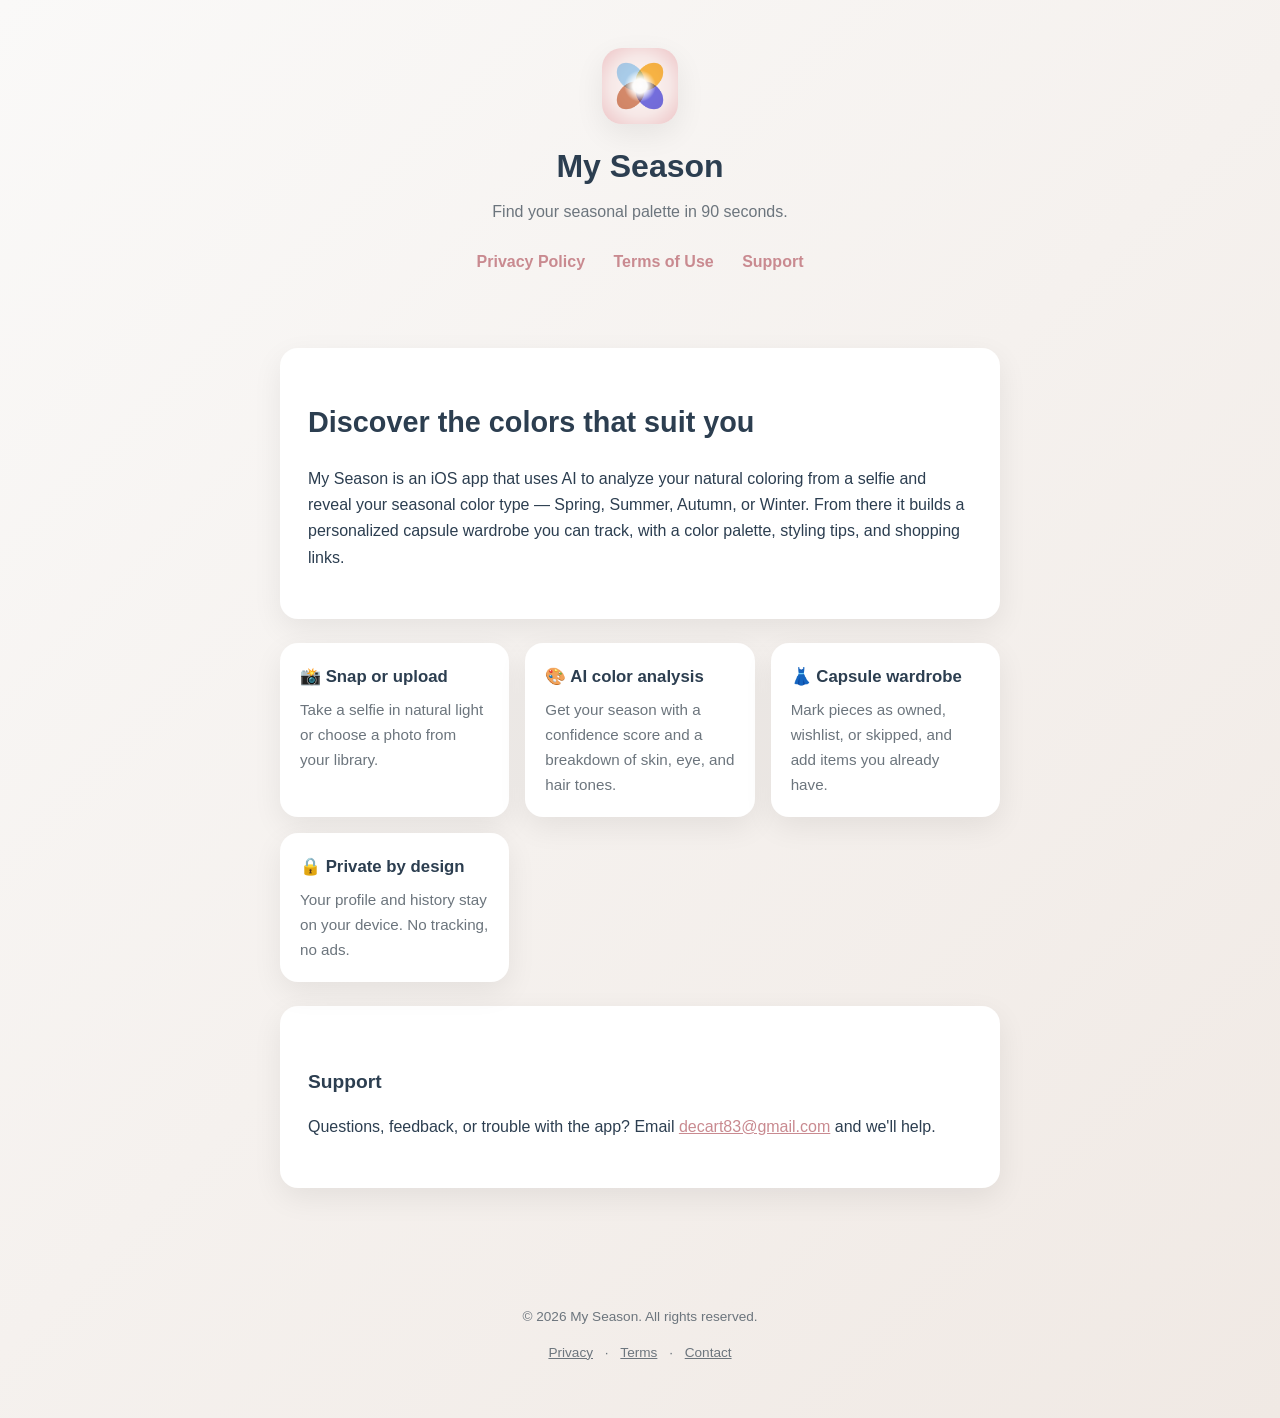
==== index.html @ 669d4ccd "MySeason legal pages (privacy, terms, landing)" ====
<!DOCTYPE html>
<html lang="en">
<head>
  <meta charset="UTF-8">
  <meta name="viewport" content="width=device-width, initial-scale=1.0">
  <title>My Season — AI Personal Color Analysis</title>
  <meta name="description" content="My Season is an iOS app that uses AI to reveal your seasonal color palette and build a personalized capsule wardrobe.">
  <link rel="stylesheet" href="styles.css">
  <link rel="icon" href="icon.png">
</head>
<body>
  <header class="site">
    <img class="mark" src="icon.png" alt="My Season app icon">
    <h1 class="brand">My Season</h1>
    <p class="tagline">Find your seasonal palette in 90 seconds.</p>
    <nav class="legal">
      <a href="privacy.html">Privacy Policy</a>
      <a href="terms.html">Terms of Use</a>
      <a href="mailto:decart83@gmail.com">Support</a>
    </nav>
  </header>

  <main class="wrap">
    <div class="card">
      <h1>Discover the colors that suit you</h1>
      <p>My Season is an iOS app that uses AI to analyze your natural coloring from a
      selfie and reveal your seasonal color type — Spring, Summer, Autumn, or Winter.
      From there it builds a personalized capsule wardrobe you can track, with a color
      palette, styling tips, and shopping links.</p>
    </div>

    <div class="feature-grid">
      <div class="feature">
        <h3>📸 Snap or upload</h3>
        <p>Take a selfie in natural light or choose a photo from your library.</p>
      </div>
      <div class="feature">
        <h3>🎨 AI color analysis</h3>
        <p>Get your season with a confidence score and a breakdown of skin, eye, and hair tones.</p>
      </div>
      <div class="feature">
        <h3>👗 Capsule wardrobe</h3>
        <p>Mark pieces as owned, wishlist, or skipped, and add items you already have.</p>
      </div>
      <div class="feature">
        <h3>🔒 Private by design</h3>
        <p>Your profile and history stay on your device. No tracking, no ads.</p>
      </div>
    </div>

    <div class="card">
      <h2>Support</h2>
      <p>Questions, feedback, or trouble with the app? Email
      <a href="mailto:decart83@gmail.com">decart83@gmail.com</a> and we'll help.</p>
    </div>
  </main>

  <footer class="site">
    <p>&copy; 2026 My Season. All rights reserved.</p>
    <p>
      <a href="privacy.html">Privacy</a> ·
      <a href="terms.html">Terms</a> ·
      <a href="mailto:decart83@gmail.com">Contact</a>
    </p>
  </footer>
</body>
</html>
---- styles.css ----
:root {
  --blush: #e8b4b8;
  --rose: #c98a90;
  --coral: #f4a896;
  --text-dark: #2c3e50;
  --text-light: #6c757d;
  --bg: #faf9f8;
  --card: #ffffff;
  --radius: 18px;
  --shadow: 0 10px 30px rgba(0, 0, 0, 0.07);
}

* { box-sizing: border-box; }

body {
  margin: 0;
  font-family: -apple-system, BlinkMacSystemFont, "Segoe UI", Roboto, Helvetica, Arial, sans-serif;
  background: linear-gradient(135deg, #faf9f8 0%, #f0e9e4 100%);
  color: var(--text-dark);
  line-height: 1.65;
  -webkit-font-smoothing: antialiased;
}

.wrap {
  max-width: 760px;
  margin: 0 auto;
  padding: 32px 20px 64px;
}

header.site {
  text-align: center;
  padding: 48px 20px 8px;
}

.mark {
  width: 76px;
  height: 76px;
  border-radius: 20px;
  margin: 0 auto 16px;
  display: block;
  box-shadow: var(--shadow);
}

h1.brand {
  font-size: 2rem;
  margin: 0;
  font-weight: 700;
}

.tagline {
  color: var(--text-light);
  margin: 6px 0 0;
}

nav.legal {
  text-align: center;
  margin: 24px 0 8px;
}

nav.legal a {
  color: var(--rose);
  text-decoration: none;
  font-weight: 600;
  margin: 0 12px;
}

nav.legal a:hover { text-decoration: underline; }

.card {
  background: var(--card);
  border-radius: var(--radius);
  box-shadow: var(--shadow);
  padding: 32px 28px;
  margin-top: 24px;
}

h1 { font-size: 1.8rem; }
h2 {
  font-size: 1.2rem;
  margin-top: 28px;
  color: var(--text-dark);
}

.updated {
  color: var(--text-light);
  font-size: 0.9rem;
  margin-top: 4px;
}

a { color: var(--rose); }

ul { padding-left: 20px; }
li { margin: 6px 0; }

.feature-grid {
  display: grid;
  grid-template-columns: repeat(auto-fit, minmax(200px, 1fr));
  gap: 16px;
  margin-top: 24px;
}

.feature {
  background: var(--card);
  border-radius: var(--radius);
  box-shadow: var(--shadow);
  padding: 20px;
}

.feature h3 { margin: 0 0 6px; font-size: 1.05rem; }
.feature p { margin: 0; color: var(--text-light); font-size: 0.95rem; }

footer.site {
  text-align: center;
  color: var(--text-light);
  font-size: 0.85rem;
  padding: 40px 20px;
}

footer.site a { color: var(--text-light); margin: 0 8px; }
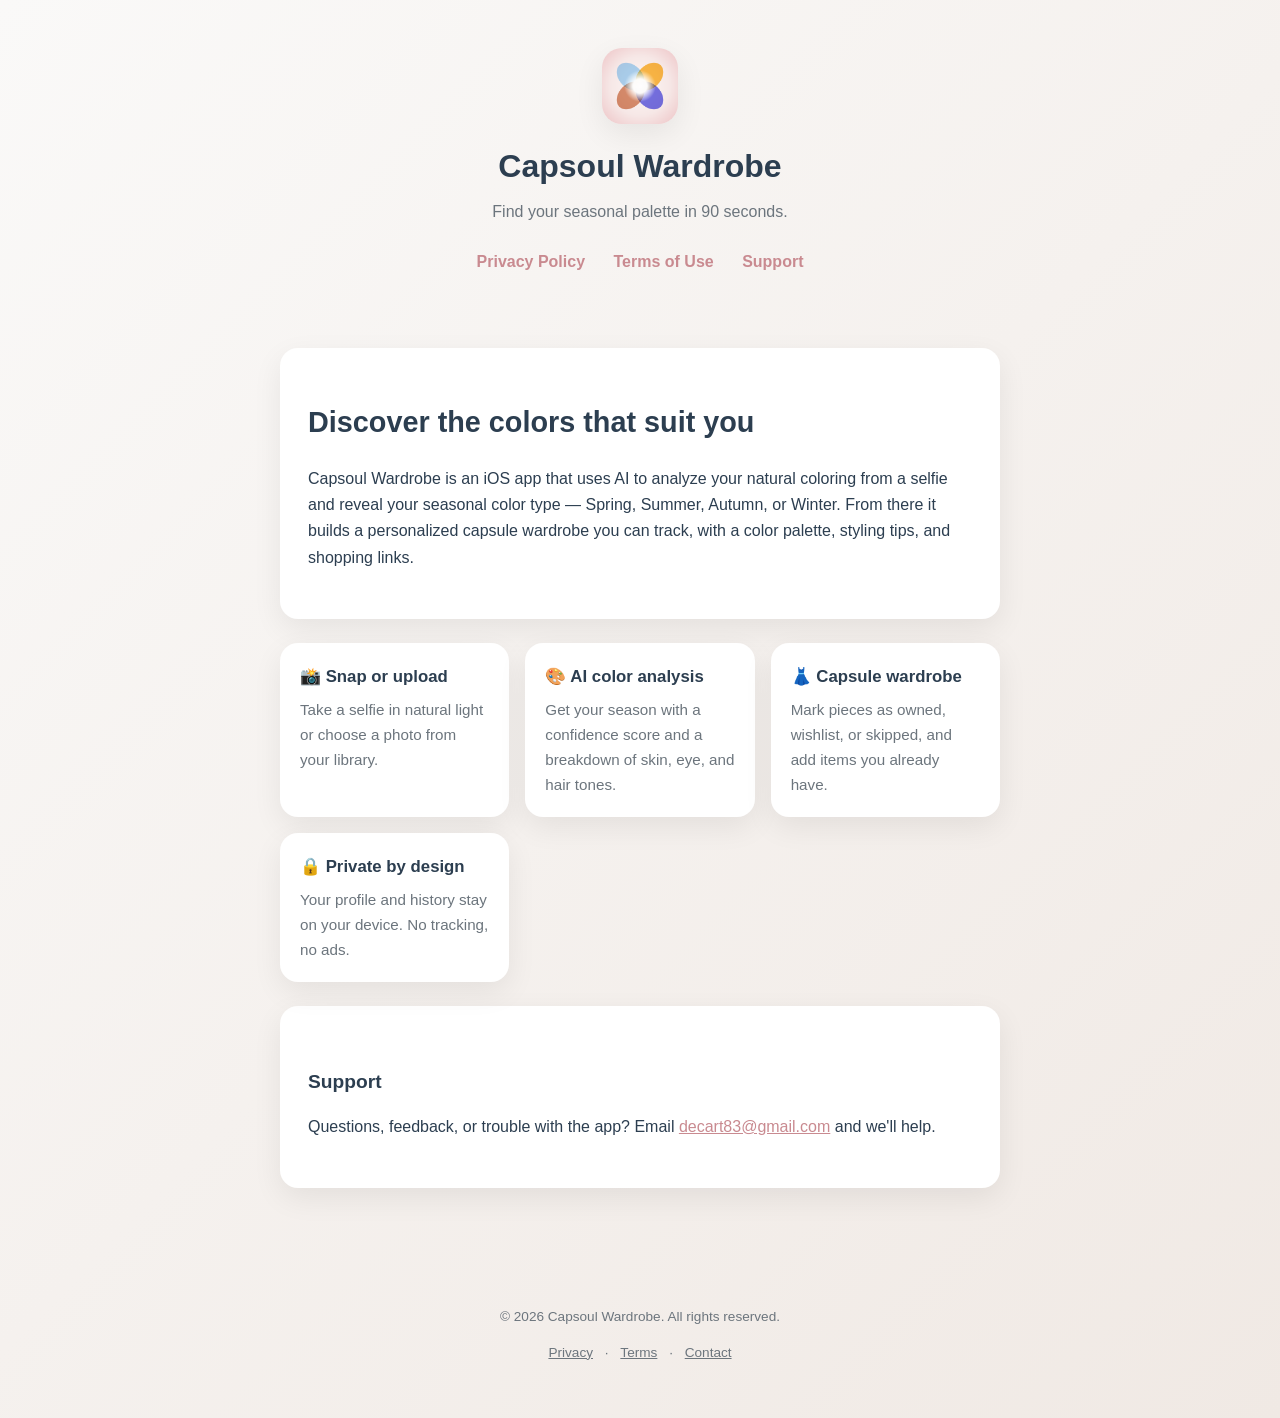
==== commit 174f0fb9: "Rebrand legal pages from My Season to Capsoul Wardrobe" ====
--- a/index.html
+++ b/index.html
@@ -3,15 +3,15 @@
 <head>
   <meta charset="UTF-8">
   <meta name="viewport" content="width=device-width, initial-scale=1.0">
-  <title>My Season — AI Personal Color Analysis</title>
-  <meta name="description" content="My Season is an iOS app that uses AI to reveal your seasonal color palette and build a personalized capsule wardrobe.">
+  <title>Capsoul Wardrobe — AI Personal Color Analysis</title>
+  <meta name="description" content="Capsoul Wardrobe is an iOS app that uses AI to reveal your seasonal color palette and build a personalized capsule wardrobe.">
   <link rel="stylesheet" href="styles.css">
   <link rel="icon" href="icon.png">
 </head>
 <body>
   <header class="site">
-    <img class="mark" src="icon.png" alt="My Season app icon">
-    <h1 class="brand">My Season</h1>
+    <img class="mark" src="icon.png" alt="Capsoul Wardrobe app icon">
+    <h1 class="brand">Capsoul Wardrobe</h1>
     <p class="tagline">Find your seasonal palette in 90 seconds.</p>
     <nav class="legal">
       <a href="privacy.html">Privacy Policy</a>
@@ -23,7 +23,7 @@
   <main class="wrap">
     <div class="card">
       <h1>Discover the colors that suit you</h1>
-      <p>My Season is an iOS app that uses AI to analyze your natural coloring from a
+      <p>Capsoul Wardrobe is an iOS app that uses AI to analyze your natural coloring from a
       selfie and reveal your seasonal color type — Spring, Summer, Autumn, or Winter.
       From there it builds a personalized capsule wardrobe you can track, with a color
       palette, styling tips, and shopping links.</p>
@@ -56,7 +56,7 @@
   </main>
 
   <footer class="site">
-    <p>&copy; 2026 My Season. All rights reserved.</p>
+    <p>&copy; 2026 Capsoul Wardrobe. All rights reserved.</p>
     <p>
       <a href="privacy.html">Privacy</a> ·
       <a href="terms.html">Terms</a> ·
